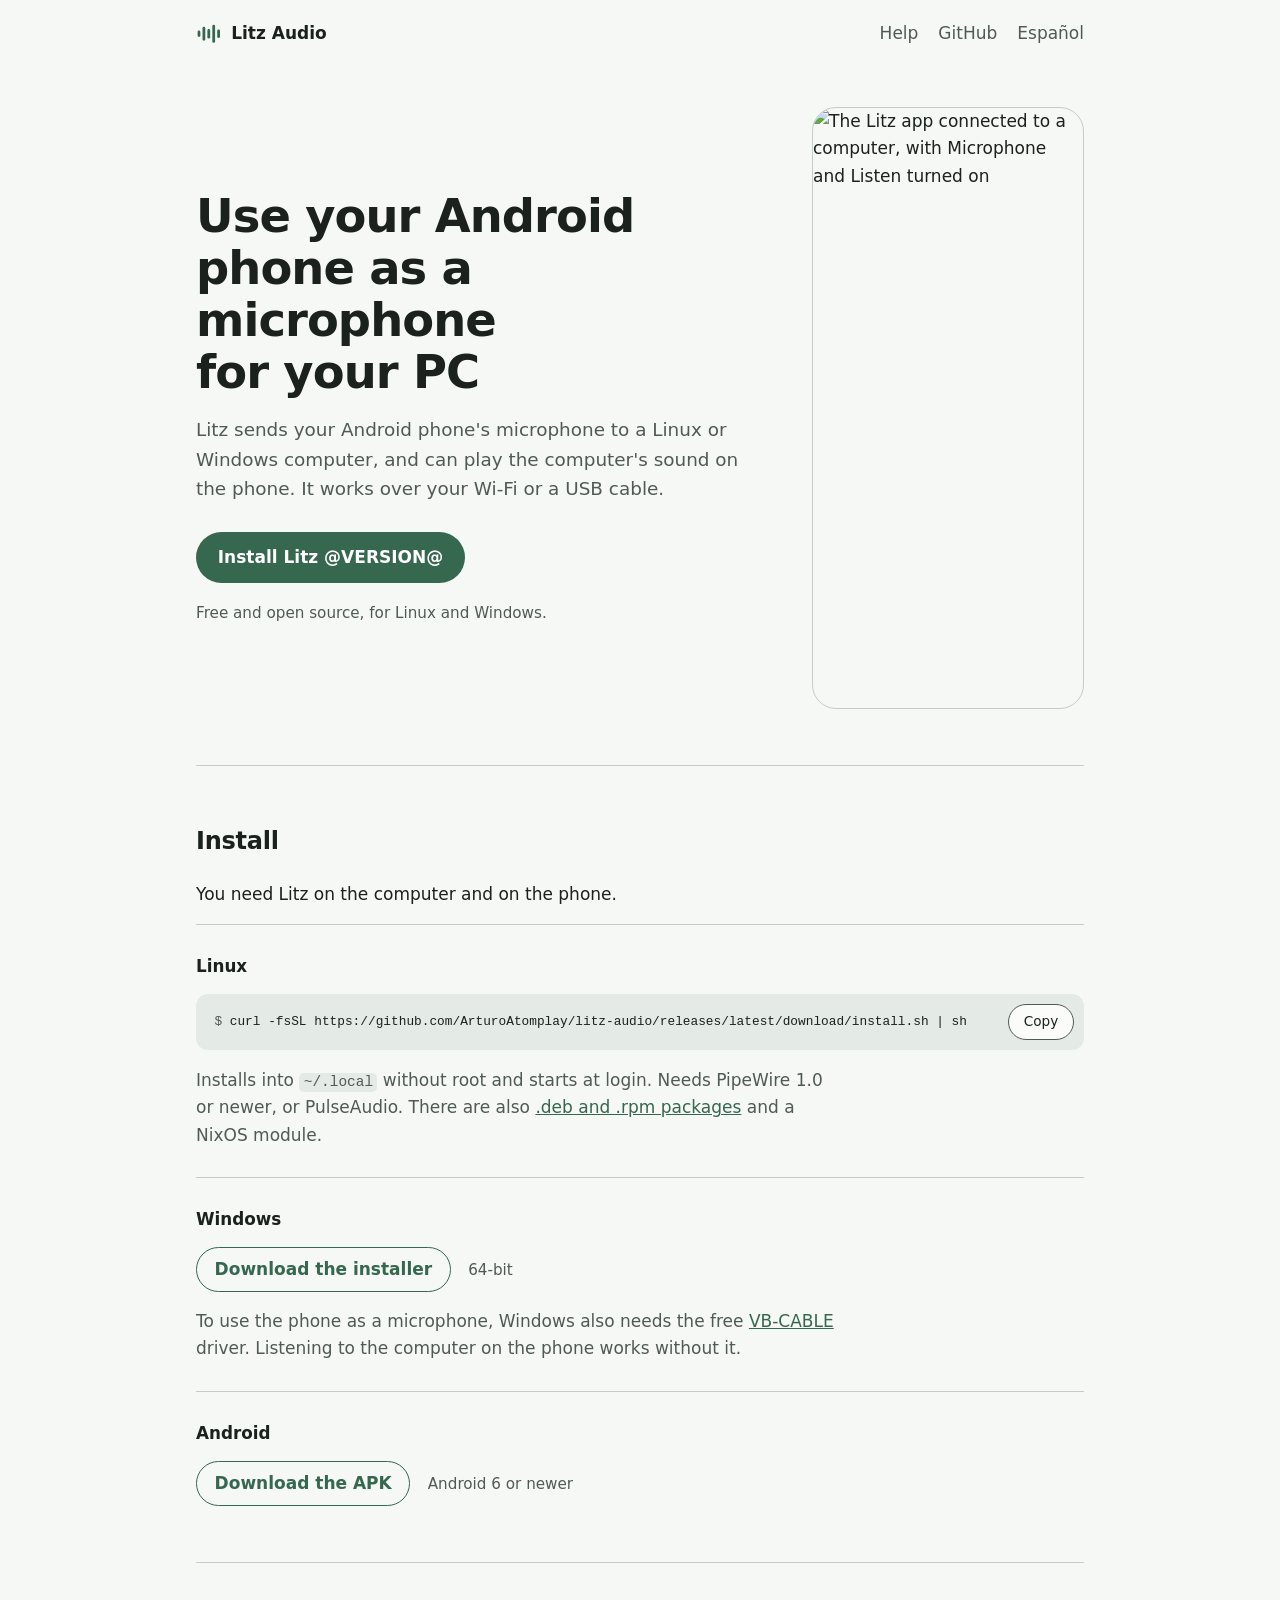
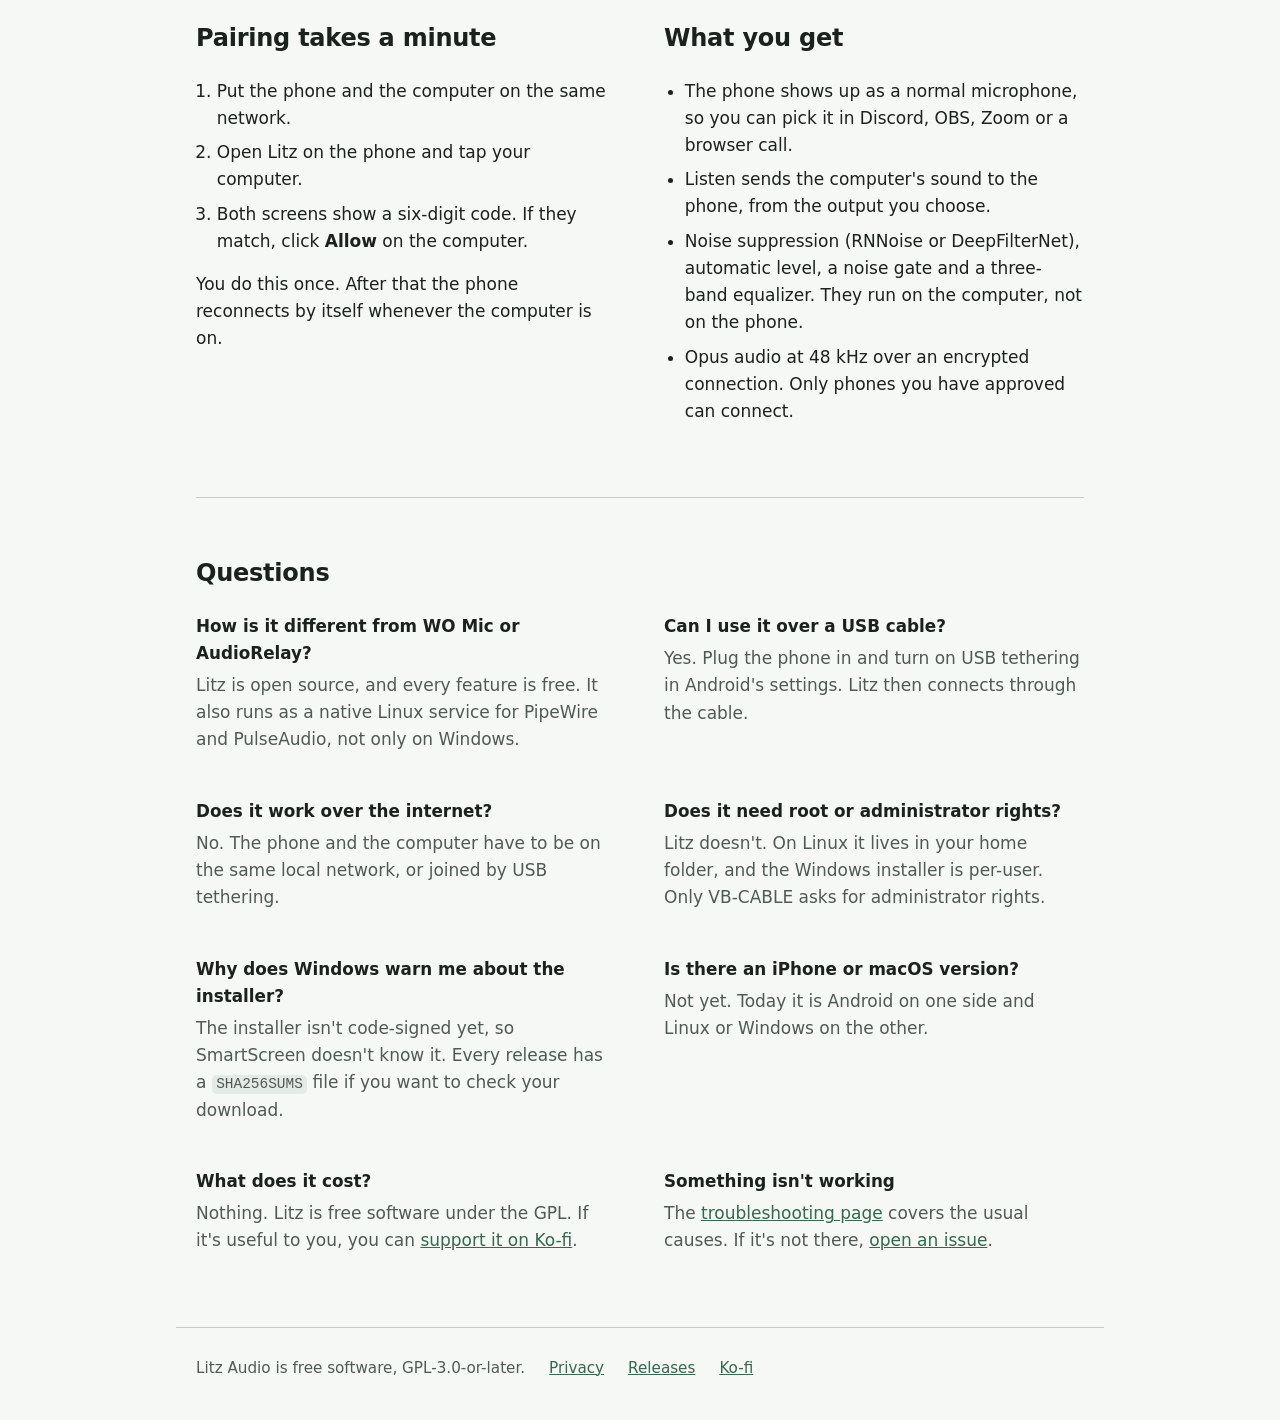
==== site/index.html @ 9b8f882c "docs: add the project website Built from site/ by packaging/site.sh and published to GitHub Pages af" ====
<!doctype html>
<html lang="en">
<head>
<meta charset="utf-8">
<meta name="viewport" content="width=device-width, initial-scale=1">
<title>Litz Audio | Use your Android phone as a microphone for your PC (Linux and Windows)</title>
<meta name="description" content="Litz Audio turns an Android phone into a wireless microphone and speaker for a Linux or Windows PC, over Wi-Fi or USB. Free and open source.">
<link rel="canonical" href="https://arturoatomplay.github.io/litz-audio/">
<link rel="alternate" hreflang="en" href="https://arturoatomplay.github.io/litz-audio/">
<link rel="alternate" hreflang="es" href="https://arturoatomplay.github.io/litz-audio/es/">
<link rel="alternate" hreflang="x-default" href="https://arturoatomplay.github.io/litz-audio/">
<link rel="icon" type="image/png" href="icon-512.png">
<link rel="stylesheet" href="style.css">
<meta property="og:type" content="website">
<meta property="og:title" content="Litz Audio">
<meta property="og:description" content="Use your Android phone as a microphone and a speaker for your Linux or Windows computer.">
<meta property="og:url" content="https://arturoatomplay.github.io/litz-audio/">
<meta property="og:image" content="https://arturoatomplay.github.io/litz-audio/feature-graphic.png">
<meta name="twitter:card" content="summary_large_image">
<script type="application/ld+json">
{
  "@context": "https://schema.org",
  "@type": "SoftwareApplication",
  "name": "Litz Audio",
  "description": "Use an Android phone as a microphone and a speaker for a Linux or Windows computer over the local network.",
  "url": "https://arturoatomplay.github.io/litz-audio/",
  "applicationCategory": "MultimediaApplication",
  "operatingSystem": "Android, Linux, Windows",
  "softwareVersion": "@VERSION@",
  "license": "https://www.gnu.org/licenses/gpl-3.0.html",
  "downloadUrl": "https://github.com/ArturoAtomplay/litz-audio/releases/latest",
  "screenshot": "https://arturoatomplay.github.io/litz-audio/home.png",
  "offers": { "@type": "Offer", "price": "0", "priceCurrency": "USD" }
}
</script>
</head>
<body>
<header>
    <a class="brand" href="./">
        <svg viewBox="0 0 24 24" aria-hidden="true"><rect x="1.5" y="9" width="2.6" height="6" rx="1.3"/><rect x="6.1" y="5.5" width="2.6" height="13" rx="1.3"/><rect x="10.7" y="7.5" width="2.6" height="9" rx="1.3"/><rect x="15.3" y="3.5" width="2.6" height="17" rx="1.3"/><rect x="19.9" y="8" width="2.6" height="8" rx="1.3"/></svg>
        Litz Audio
    </a>
    <nav aria-label="Site">
        <a href="https://github.com/ArturoAtomplay/litz-audio/blob/main/docs/troubleshooting.md">Help</a>
        <a href="https://github.com/ArturoAtomplay/litz-audio">GitHub</a>
        <a href="es/" lang="es" hreflang="es">Español</a>
    </nav>
</header>
<main id="content">
    <div class="intro">
        <div>
            <h1>Use your Android phone as a microphone for your PC</h1>
            <p class="lead">Litz sends your Android phone's microphone to a Linux or Windows computer, and can play the computer's sound on the phone. It works over your Wi-Fi or a USB cable.</p>
            <div class="actions">
                <a class="button" href="#install">Install Litz @VERSION@</a>
                <span class="note">Free and open source, for Linux and Windows.</span>
            </div>
        </div>
        <img src="home.png" width="540" height="1200" alt="The Litz app connected to a computer, with Microphone and Listen turned on">
    </div>

    <section id="install">
        <h2>Install</h2>
        <p>You need Litz on the computer and on the phone.</p>
        <div class="platforms">
            <div>
                <h3 class="gnu">Linux</h3>
                <div class="command"><code tabindex="0">curl -fsSL https://github.com/ArturoAtomplay/litz-audio/releases/latest/download/install.sh | sh</code><button type="button" aria-live="polite" data-done="Copied">Copy</button></div>
                <p>Installs into <code>~/.local</code> without root and starts at login. Needs PipeWire 1.0 or newer, or PulseAudio. There are also <a href="https://github.com/ArturoAtomplay/litz-audio/releases/latest">.deb and .rpm packages</a> and a NixOS module.</p>
            </div>
            <div>
                <h3 class="clippy" data-says="It looks like you're installing a microphone. Would you like help?">Windows</h3>
                <p><a class="download" href="https://github.com/ArturoAtomplay/litz-audio/releases/download/v@VERSION@/Litz-Setup-@VERSION@.exe">Download the installer</a> <span class="note">64-bit</span></p>
                <p>To use the phone as a microphone, Windows also needs the free <a href="https://vb-audio.com/Cable/">VB-CABLE</a> driver. Listening to the computer on the phone works without it.</p>
            </div>
            <div>
                <h3 class="android">Android</h3>
                <p><a class="download" href="https://github.com/ArturoAtomplay/litz-audio/releases/download/v@VERSION@/litz-@VERSION@.apk">Download the APK</a> <span class="note">Android 6 or newer</span></p>
            </div>
        </div>
    </section>

    <section>
        <div class="columns">
            <div>
                <h2>Pairing takes a minute</h2>
                <ol>
                    <li>Put the phone and the computer on the same network.</li>
                    <li>Open Litz on the phone and tap your computer.</li>
                    <li>Both screens show a six-digit code. If they match, click <strong>Allow</strong> on the computer.</li>
                </ol>
                <p>You do this once. After that the phone reconnects by itself whenever the computer is on.</p>
            </div>
            <div>
                <h2>What you get</h2>
                <ul>
                    <li>The phone shows up as a normal microphone, so you can pick it in Discord, OBS, Zoom or a browser call.</li>
                    <li>Listen sends the computer's sound to the phone, from the output you choose.</li>
                    <li>Noise suppression (RNNoise or DeepFilterNet), automatic level, a noise gate and a three-band equalizer. They run on the computer, not on the phone.</li>
                    <li>Opus audio at 48 kHz over an encrypted connection. Only phones you have approved can connect.</li>
                </ul>
            </div>
        </div>
    </section>

    <section>
        <h2>Questions</h2>
        <div class="questions">
            <div>
                <h3>How is it different from WO Mic or AudioRelay?</h3>
                <p>Litz is open source, and every feature is free. It also runs as a native Linux service for PipeWire and PulseAudio, not only on Windows.</p>
            </div>
            <div>
                <h3>Can I use it over a USB cable?</h3>
                <p>Yes. Plug the phone in and turn on USB tethering in Android's settings. Litz then connects through the cable.</p>
            </div>
            <div>
                <h3>Does it work over the internet?</h3>
                <p>No. The phone and the computer have to be on the same local network, or joined by USB tethering.</p>
            </div>
            <div>
                <h3>Does it need root or administrator rights?</h3>
                <p>Litz doesn't. On Linux it lives in your home folder, and the Windows installer is per-user. Only VB-CABLE asks for administrator rights.</p>
            </div>
            <div>
                <h3>Why does Windows warn me about the installer?</h3>
                <p>The installer isn't code-signed yet, so SmartScreen doesn't know it. Every release has a <code>SHA256SUMS</code> file if you want to check your download.</p>
            </div>
            <div>
                <h3>Is there an iPhone or macOS version?</h3>
                <p>Not yet. Today it is Android on one side and Linux or Windows on the other.</p>
            </div>
            <div>
                <h3>What does it cost?</h3>
                <p>Nothing. Litz is <span class="gpl" tabindex="0">free software under the GPL<span class="saint"><img src="ignucius.jpg" width="176" height="176" alt="Richard Stallman dressed as St. IGNUcius, with a disk platter as a halo">St. IGNUcius blesses your computer.<a href="https://commons.wikimedia.org/wiki/File:Saint_Ignucius_blessing_computers.jpg">Photo: Damián Buonamico, CC BY 3.0, cropped</a></span></span>. If it's useful to you, you can <a href="https://ko-fi.com/arturoatomplay">support it on Ko-fi</a>.</p>
            </div>
            <div>
                <h3>Something isn't working</h3>
                <p>The <a href="https://github.com/ArturoAtomplay/litz-audio/blob/main/docs/troubleshooting.md">troubleshooting page</a> covers the usual causes. If it's not there, <a href="https://github.com/ArturoAtomplay/litz-audio/issues">open an issue</a>.</p>
            </div>
        </div>
    </section>
</main>
<footer>
    <span>Litz Audio is free software, GPL-3.0-or-later.</span>
    <a href="https://github.com/ArturoAtomplay/litz-audio/blob/main/PRIVACY.md">Privacy</a>
    <a href="https://github.com/ArturoAtomplay/litz-audio/releases">Releases</a>
    <a href="https://ko-fi.com/arturoatomplay">Ko-fi</a>
</footer>
<script src="site.js"></script>
</body>
</html>
---- site/style.css ----
:root {
    color-scheme: light dark;
    --bg: #f5f8f4;
    --surface: #fbfcfa;
    --text: #1b211d;
    --muted: #505a54;
    --line: #c4cdc6;
    --accent: #36674f;
    --on-accent: #fff;
    --code: #e4eae5;
}
@media (prefers-color-scheme: dark) {
    :root {
        --bg: #101715;
        --surface: #18211e;
        --text: #e3e8e4;
        --muted: #bcc6bf;
        --line: #434c47;
        --accent: #b7d9c5;
        --on-accent: #193829;
        --code: #29322d;
    }
}
* {
    box-sizing: border-box;
}
body {
    margin: 0;
    background: var(--bg);
    color: var(--text);
    font: 1.0625rem/1.6 system-ui, -apple-system, "Segoe UI", Roboto, sans-serif;
}
a {
    color: var(--accent);
}
header,
main,
footer {
    max-width: 58rem;
    margin: 0 auto;
    padding: 0 1.25rem;
}
header {
    display: flex;
    align-items: center;
    justify-content: space-between;
    flex-wrap: wrap;
    gap: 0.5rem 1.5rem;
    padding-top: 1.25rem;
    padding-bottom: 1.25rem;
}
.brand {
    display: flex;
    align-items: center;
    gap: 0.6rem;
    font-weight: 650;
    color: var(--text);
    text-decoration: none;
}
.brand svg {
    width: 1.6rem;
    height: 1.6rem;
    fill: var(--accent);
}
nav {
    display: flex;
    flex-wrap: wrap;
    gap: 1.25rem;
}
nav a {
    color: var(--muted);
    text-decoration: none;
}
nav a:hover {
    color: var(--text);
}
.intro {
    display: grid;
    grid-template-columns: 1fr 17rem;
    gap: 3rem;
    align-items: center;
    padding: 2.5rem 0 3.5rem;
}
.intro img {
    width: 100%;
    height: auto;
    border-radius: 1.5rem;
    border: 1px solid var(--line);
}
h1 {
    margin: 0 0 1rem;
    font-size: clamp(2rem, 5vw, 2.9rem);
    line-height: 1.12;
    letter-spacing: -0.02em;
    text-wrap: balance;
}
h2 {
    margin: 0 0 1.25rem;
    font-size: 1.5rem;
    letter-spacing: -0.01em;
}
h3 {
    margin: 0 0 0.35rem;
    font-size: 1.05rem;
}
p {
    margin: 0 0 1rem;
}
.lead {
    font-size: 1.15rem;
    color: var(--muted);
    max-width: 34rem;
}
.actions {
    display: flex;
    flex-direction: column;
    align-items: flex-start;
    gap: 1.1rem;
    margin-top: 1.75rem;
}
.button {
    padding: 0.7rem 1.3rem;
    border: 1px solid transparent;
    border-radius: 2rem;
    background: var(--accent);
    color: var(--on-accent);
    font-weight: 600;
    text-decoration: none;
}
section {
    padding: 3.5rem 0;
    border-top: 1px solid var(--line);
}
.platforms > div {
    padding: 1.75rem 0;
    border-top: 1px solid var(--line);
}
.platforms > div:last-child {
    padding-bottom: 0;
}
.platforms h3 {
    margin-bottom: 0.9rem;
}
.platforms p {
    max-width: 40rem;
}
.platforms p:last-child {
    margin-bottom: 0;
}
.download {
    display: inline-block;
    margin-right: 0.75rem;
    padding: 0.5rem 1.1rem;
    border: 1px solid var(--accent);
    border-radius: 2rem;
    font-weight: 600;
    text-decoration: none;
}
.download:hover {
    background: var(--accent);
    color: var(--on-accent);
}
.note {
    color: var(--muted);
    font-size: 0.95rem;
}
.command {
    display: flex;
    align-items: center;
    margin-bottom: 1.1rem;
    background: var(--code);
    border-radius: 0.75rem;
}
.command code {
    flex: 1;
    min-width: 0;
    padding: 1.1rem 0 1.1rem 1.15rem;
    overflow-x: auto;
    white-space: nowrap;
    background: none;
    border-radius: inherit;
    font-size: 0.8rem;
}
.command code::before {
    content: "$ ";
    color: var(--muted);
    user-select: none;
}
.command button {
    flex: none;
    margin: 0 0.6rem;
    padding: 0.4rem 0.95rem;
    border: 1px solid var(--muted);
    border-radius: 2rem;
    background: var(--surface);
    color: var(--text);
    font: inherit;
    font-size: 0.85rem;
    cursor: pointer;
}
.command button:hover {
    border-color: var(--accent);
}
.platforms p,
.questions p,
footer {
    color: var(--muted);
}
code {
    font-family: ui-monospace, "Cascadia Code", Menlo, Consolas, monospace;
    font-size: 0.85em;
    padding: 0.1em 0.3em;
    background: var(--code);
    border-radius: 0.3rem;
}
ol,
ul {
    margin: 0 0 1rem;
    padding-left: 1.3rem;
}
li {
    margin-bottom: 0.45rem;
}
.columns {
    display: grid;
    grid-template-columns: 1fr 1fr;
    gap: 3rem;
}
.questions {
    display: grid;
    grid-template-columns: 1fr 1fr;
    gap: 1.75rem 3rem;
}
footer {
    display: flex;
    flex-wrap: wrap;
    gap: 0.5rem 1.5rem;
    padding-top: 1.75rem;
    padding-bottom: 2.5rem;
    border-top: 1px solid var(--line);
    font-size: 0.95rem;
}
@media (max-width: 46rem) {
    .intro,
    .columns,
    .questions {
        grid-template-columns: 1fr;
    }
    .intro {
        gap: 2rem;
        padding-top: 1.5rem;
    }
    .intro img {
        max-width: 16rem;
        margin: 0 auto;
        display: block;
    }
}
:focus-visible {
    outline: 2px solid var(--accent);
    outline-offset: 3px;
}
@media (prefers-contrast: more) {
    :root {
        --muted: var(--text);
        --line: var(--text);
    }
}
.gpl {
    position: relative;
    cursor: help;
}
.saint {
    position: absolute;
    left: 50%;
    bottom: calc(100% + 0.6rem);
    z-index: 1;
    width: 12.5rem;
    padding: 0.75rem 0.75rem 0.7rem;
    transform: translateX(-50%);
    background: var(--surface);
    border: 1px solid var(--line);
    border-radius: 1rem;
    color: var(--text);
    font-size: 0.85rem;
    line-height: 1.35;
    text-align: center;
    visibility: hidden;
    opacity: 0;
    transition: opacity 0.2s;
}
.saint img {
    display: block;
    width: 100%;
    height: auto;
    margin-bottom: 0.6rem;
    border-radius: 0.6rem;
}
.saint a {
    display: block;
    margin-top: 0.35rem;
    color: var(--muted);
    font-size: 0.7rem;
}
.gpl:hover .saint,
.gpl:focus .saint {
    visibility: visible;
    opacity: 1;
}
.gnu:hover::before {
    content: "GNU/";
}
.clippy:hover::after {
    content: "📎 " attr(data-says);
}
.gnu:hover::after {
    content: "I'd just like to interject for a moment.";
}
.gnu:hover::after,
.clippy:hover::after {
    margin-left: 0.75rem;
    color: var(--muted);
    font-size: 0.85rem;
    font-weight: 400;
}
.toast {
    position: fixed;
    left: 50%;
    bottom: 1.5rem;
    z-index: 2;
    max-width: calc(100% - 2rem);
    margin: 0;
    padding: 0.7rem 1.2rem;
    transform: translateX(-50%);
    background: var(--text);
    border-radius: 2rem;
    color: var(--bg);
    font-size: 0.9rem;
    visibility: hidden;
    opacity: 0;
    transition: opacity 0.2s;
}
.toast.shown {
    visibility: visible;
    opacity: 1;
}
@media (prefers-reduced-motion: no-preference) {
    .loud .brand rect {
        transform-box: fill-box;
        transform-origin: center;
        animation: level 0.5s ease-in-out infinite alternate;
    }
    .loud .brand rect:nth-child(2n) {
        animation-duration: 0.35s;
    }
    .loud .brand rect:nth-child(3n) {
        animation-duration: 0.65s;
    }
}
@keyframes level {
    to {
        transform: scaleY(0.35);
    }
}
.android {
    width: fit-content;
    cursor: pointer;
    user-select: none;
}
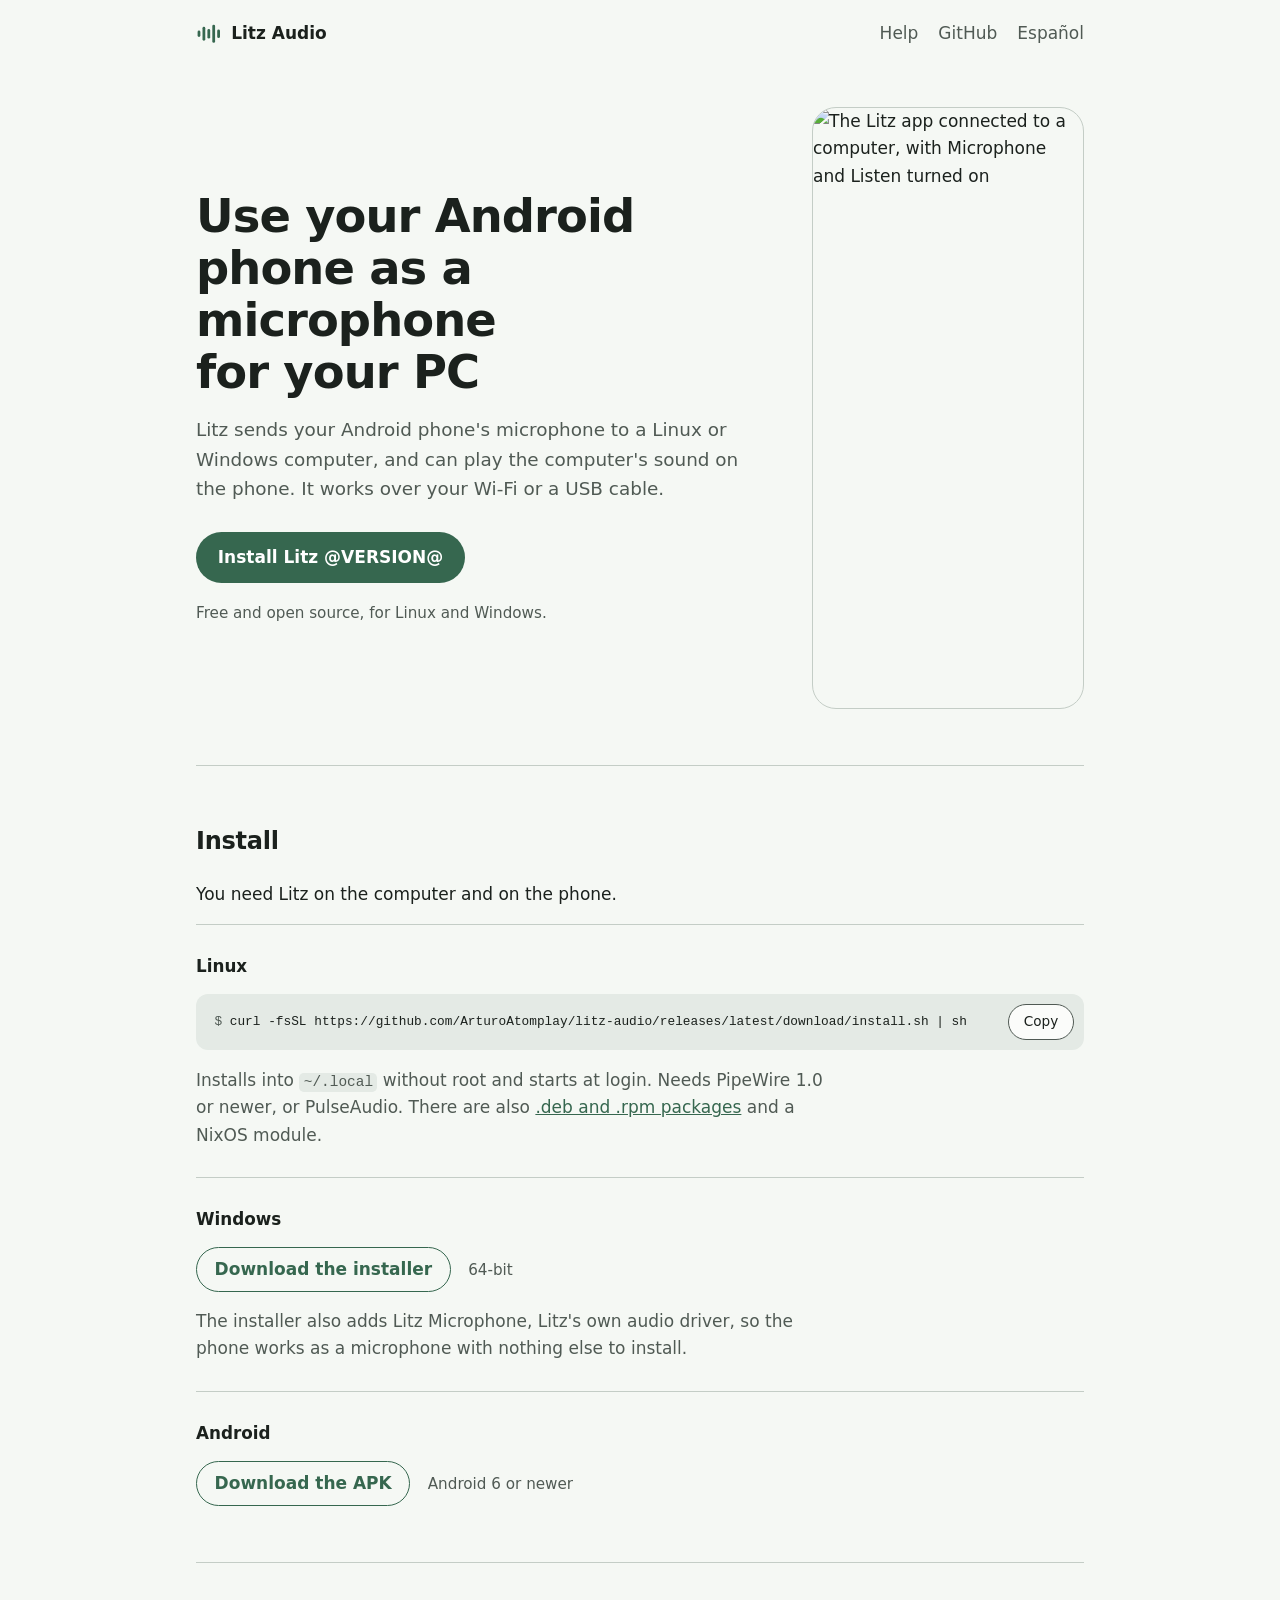
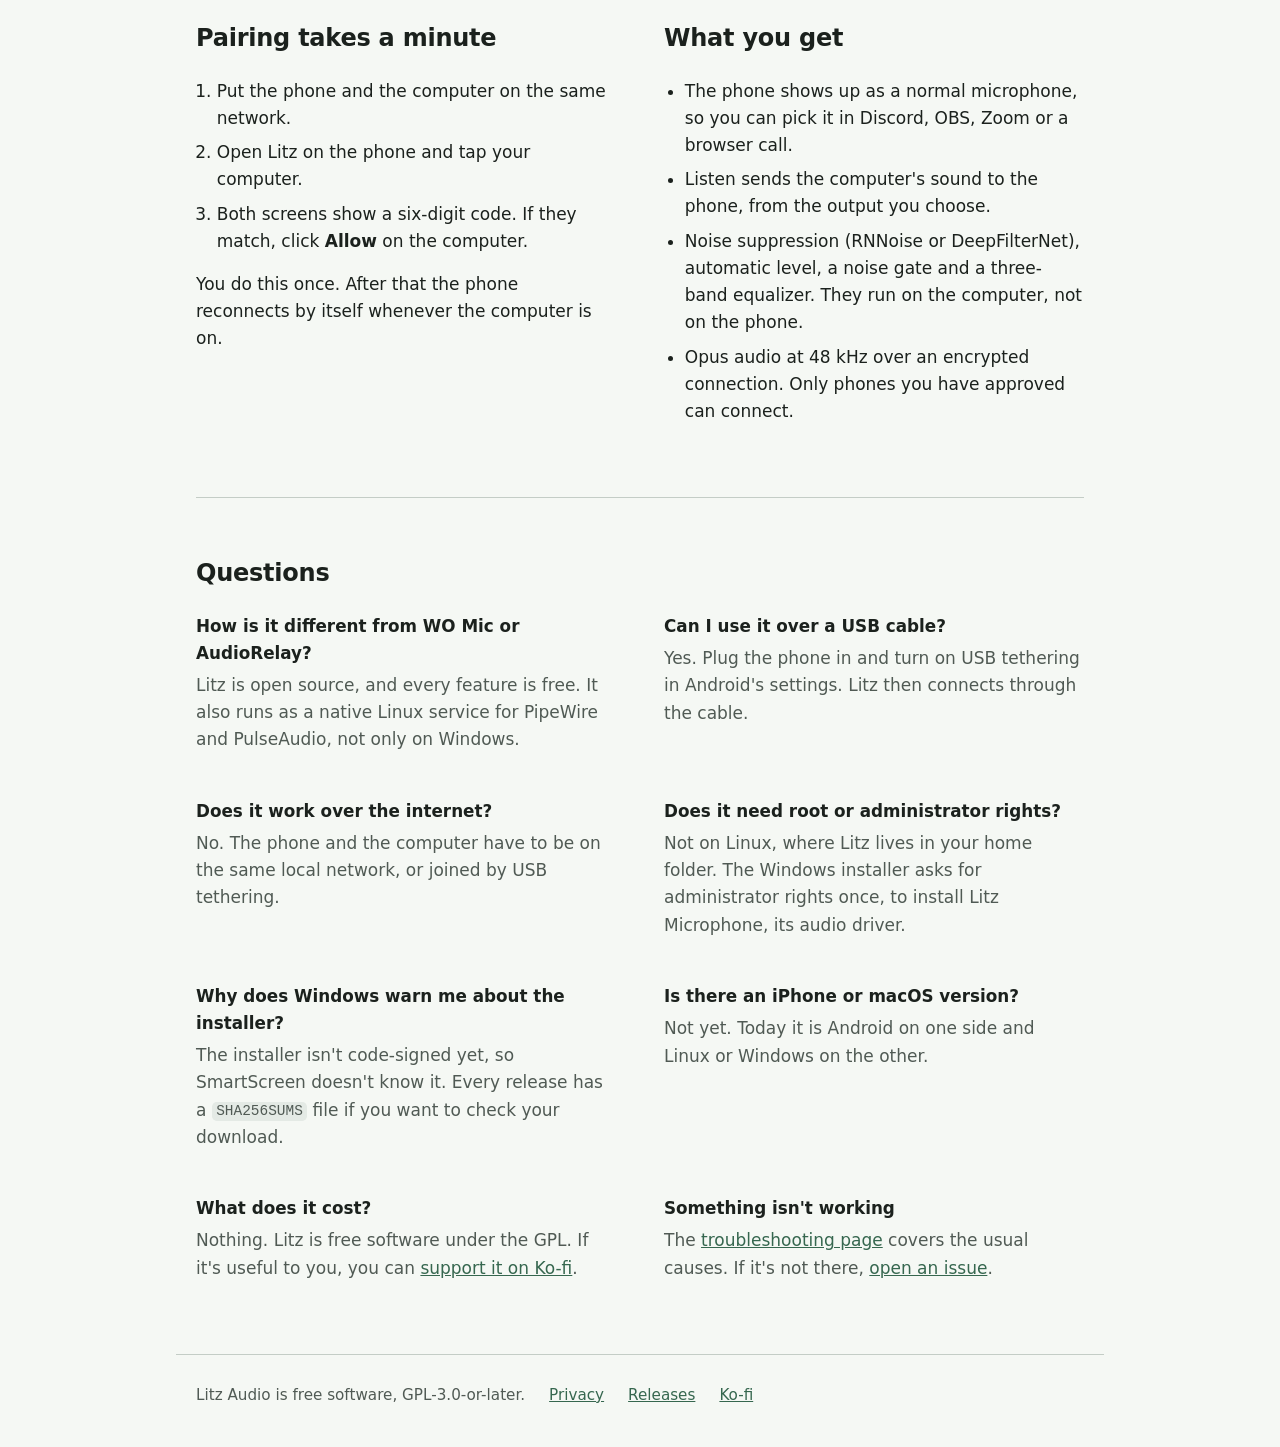
==== commit 86fead5e: "docs: point Windows users to Litz Microphone" ====
--- a/site/index.html
+++ b/site/index.html
@@ -9,13 +9,13 @@
 <link rel="alternate" hreflang="en" href="https://arturoatomplay.github.io/litz-audio/">
 <link rel="alternate" hreflang="es" href="https://arturoatomplay.github.io/litz-audio/es/">
 <link rel="alternate" hreflang="x-default" href="https://arturoatomplay.github.io/litz-audio/">
-<link rel="icon" type="image/png" href="icon-512.png">
+<link rel="icon" type="image/png" href="icon.png">
 <link rel="stylesheet" href="style.css">
 <meta property="og:type" content="website">
 <meta property="og:title" content="Litz Audio">
 <meta property="og:description" content="Use your Android phone as a microphone and a speaker for your Linux or Windows computer.">
 <meta property="og:url" content="https://arturoatomplay.github.io/litz-audio/">
-<meta property="og:image" content="https://arturoatomplay.github.io/litz-audio/feature-graphic.png">
+<meta property="og:image" content="https://arturoatomplay.github.io/litz-audio/featureGraphic.png">
 <meta name="twitter:card" content="summary_large_image">
 <script type="application/ld+json">
 {
@@ -71,7 +71,7 @@
             <div>
                 <h3 class="clippy" data-says="It looks like you're installing a microphone. Would you like help?">Windows</h3>
                 <p><a class="download" href="https://github.com/ArturoAtomplay/litz-audio/releases/download/v@VERSION@/Litz-Setup-@VERSION@.exe">Download the installer</a> <span class="note">64-bit</span></p>
-                <p>To use the phone as a microphone, Windows also needs the free <a href="https://vb-audio.com/Cable/">VB-CABLE</a> driver. Listening to the computer on the phone works without it.</p>
+                <p>The installer also adds Litz Microphone, Litz's own audio driver, so the phone works as a microphone with nothing else to install.</p>
             </div>
             <div>
                 <h3 class="android">Android</h3>
@@ -120,7 +120,7 @@
             </div>
             <div>
                 <h3>Does it need root or administrator rights?</h3>
-                <p>Litz doesn't. On Linux it lives in your home folder, and the Windows installer is per-user. Only VB-CABLE asks for administrator rights.</p>
+                <p>Not on Linux, where Litz lives in your home folder. The Windows installer asks for administrator rights once, to install Litz Microphone, its audio driver.</p>
             </div>
             <div>
                 <h3>Why does Windows warn me about the installer?</h3>
